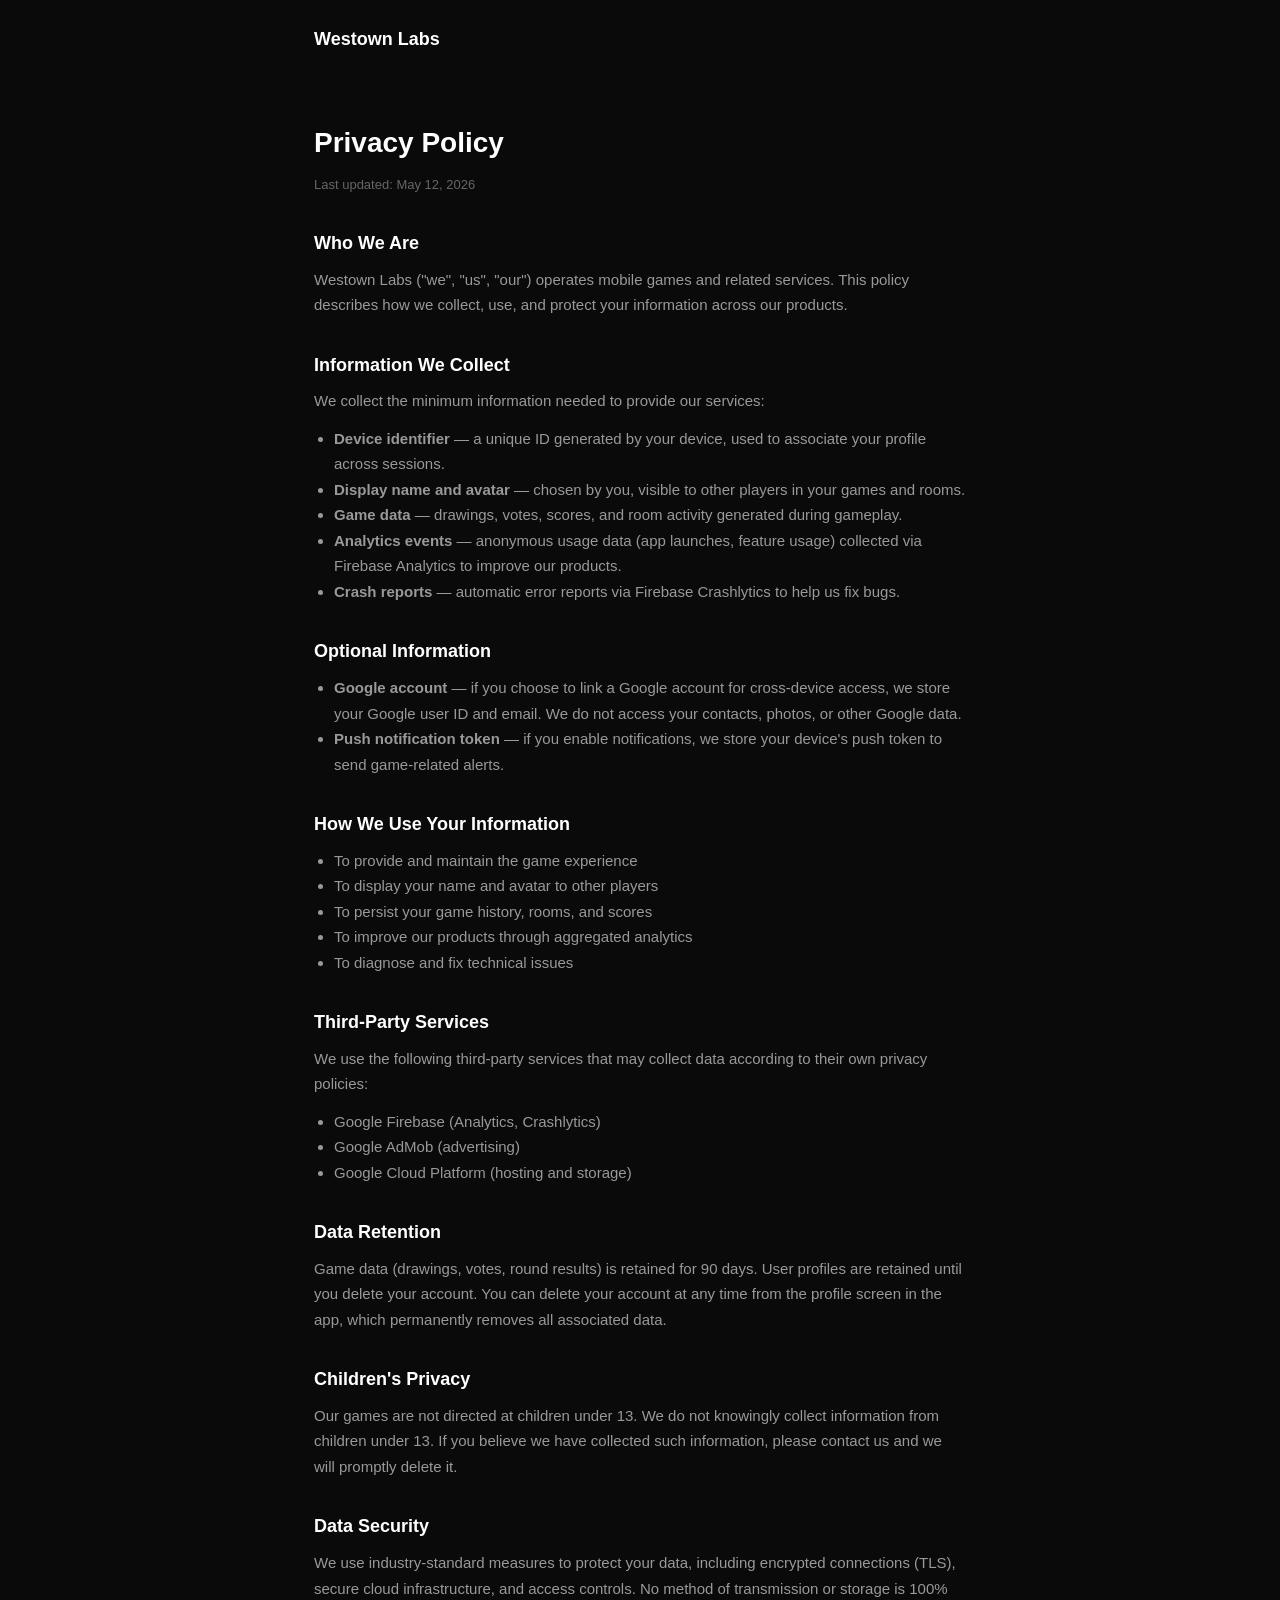
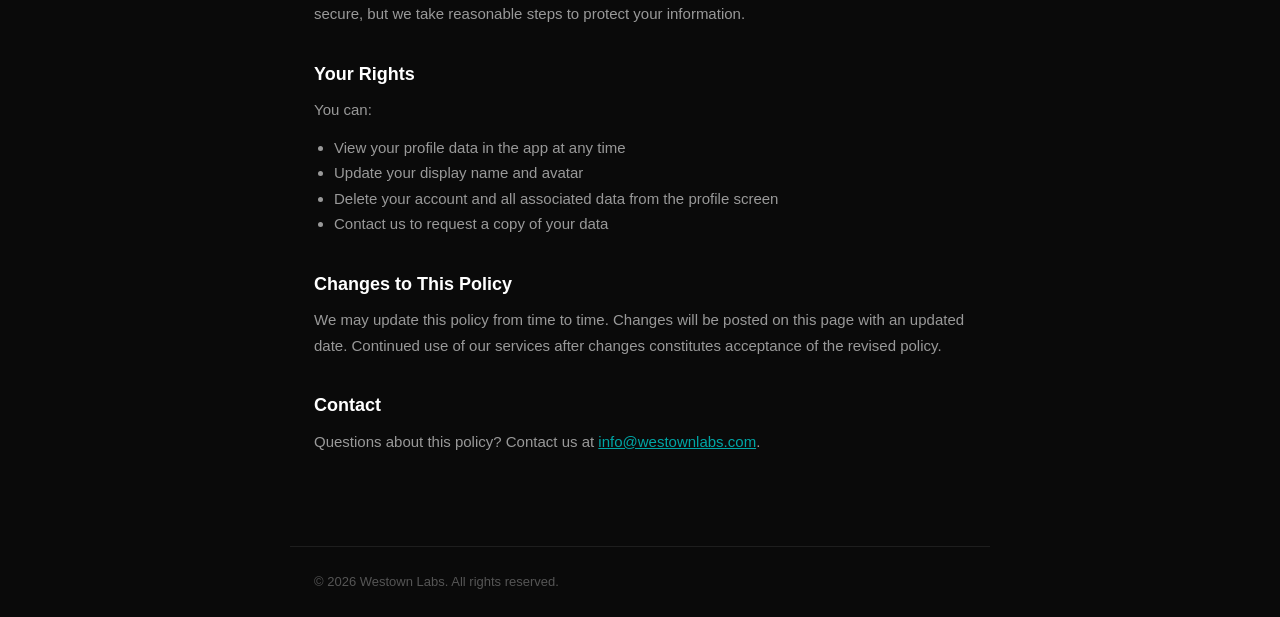
==== privacy.html @ 4503dcac "Update site for Apple review: privacy, terms, location fix, contact email, remove broken links" ====
<!DOCTYPE html>
<html lang="en">
<head>
  <meta charset="UTF-8">
  <meta name="viewport" content="width=device-width, initial-scale=1.0">
  <title>Privacy Policy — Westown Labs</title>
  <style>
    * { margin: 0; padding: 0; box-sizing: border-box; }
    body { background: #0a0a0a; color: #e0e0e0; font-family: -apple-system, BlinkMacSystemFont, 'Segoe UI', Roboto, sans-serif; line-height: 1.7; }
    a { color: #00A6A6; }
    nav { max-width: 700px; margin: 0 auto; padding: 24px; display: flex; justify-content: space-between; align-items: center; }
    nav .logo { font-size: 18px; font-weight: 700; color: #fff; text-decoration: none; }
    .content { max-width: 700px; margin: 0 auto; padding: 40px 24px 80px; }
    h1 { font-size: 28px; font-weight: 700; color: #fff; margin-bottom: 8px; }
    .updated { font-size: 13px; color: #666; margin-bottom: 32px; }
    h2 { font-size: 18px; font-weight: 700; color: #fff; margin-top: 32px; margin-bottom: 8px; }
    p { font-size: 15px; color: #999; margin-bottom: 12px; }
    ul { margin: 0 0 12px 20px; font-size: 15px; color: #999; }
    footer { max-width: 700px; margin: 0 auto; padding: 24px; border-top: 1px solid #1e1e1e; font-size: 13px; color: #555; }
  </style>
</head>
<body>
<nav><a class="logo" href="/">Westown Labs</a></nav>
<div class="content">
  <h1>Privacy Policy</h1>
  <p class="updated">Last updated: May 12, 2026</p>

  <h2>Who We Are</h2>
  <p>Westown Labs ("we", "us", "our") operates mobile games and related services. This policy describes how we collect, use, and protect your information across our products.</p>

  <h2>Information We Collect</h2>
  <p>We collect the minimum information needed to provide our services:</p>
  <ul>
    <li><strong>Device identifier</strong> — a unique ID generated by your device, used to associate your profile across sessions.</li>
    <li><strong>Display name and avatar</strong> — chosen by you, visible to other players in your games and rooms.</li>
    <li><strong>Game data</strong> — drawings, votes, scores, and room activity generated during gameplay.</li>
    <li><strong>Analytics events</strong> — anonymous usage data (app launches, feature usage) collected via Firebase Analytics to improve our products.</li>
    <li><strong>Crash reports</strong> — automatic error reports via Firebase Crashlytics to help us fix bugs.</li>
  </ul>

  <h2>Optional Information</h2>
  <ul>
    <li><strong>Google account</strong> — if you choose to link a Google account for cross-device access, we store your Google user ID and email. We do not access your contacts, photos, or other Google data.</li>
    <li><strong>Push notification token</strong> — if you enable notifications, we store your device's push token to send game-related alerts.</li>
  </ul>

  <h2>How We Use Your Information</h2>
  <ul>
    <li>To provide and maintain the game experience</li>
    <li>To display your name and avatar to other players</li>
    <li>To persist your game history, rooms, and scores</li>
    <li>To improve our products through aggregated analytics</li>
    <li>To diagnose and fix technical issues</li>
  </ul>

  <h2>Third-Party Services</h2>
  <p>We use the following third-party services that may collect data according to their own privacy policies:</p>
  <ul>
    <li>Google Firebase (Analytics, Crashlytics)</li>
    <li>Google AdMob (advertising)</li>
    <li>Google Cloud Platform (hosting and storage)</li>
  </ul>

  <h2>Data Retention</h2>
  <p>Game data (drawings, votes, round results) is retained for 90 days. User profiles are retained until you delete your account. You can delete your account at any time from the profile screen in the app, which permanently removes all associated data.</p>

  <h2>Children's Privacy</h2>
  <p>Our games are not directed at children under 13. We do not knowingly collect information from children under 13. If you believe we have collected such information, please contact us and we will promptly delete it.</p>

  <h2>Data Security</h2>
  <p>We use industry-standard measures to protect your data, including encrypted connections (TLS), secure cloud infrastructure, and access controls. No method of transmission or storage is 100% secure, but we take reasonable steps to protect your information.</p>

  <h2>Your Rights</h2>
  <p>You can:</p>
  <ul>
    <li>View your profile data in the app at any time</li>
    <li>Update your display name and avatar</li>
    <li>Delete your account and all associated data from the profile screen</li>
    <li>Contact us to request a copy of your data</li>
  </ul>

  <h2>Changes to This Policy</h2>
  <p>We may update this policy from time to time. Changes will be posted on this page with an updated date. Continued use of our services after changes constitutes acceptance of the revised policy.</p>

  <h2>Contact</h2>
  <p>Questions about this policy? Contact us at <a href="mailto:info@westownlabs.com">info@westownlabs.com</a>.</p>
</div>
<footer>&copy; 2026 Westown Labs. All rights reserved.</footer>
</body>
</html>
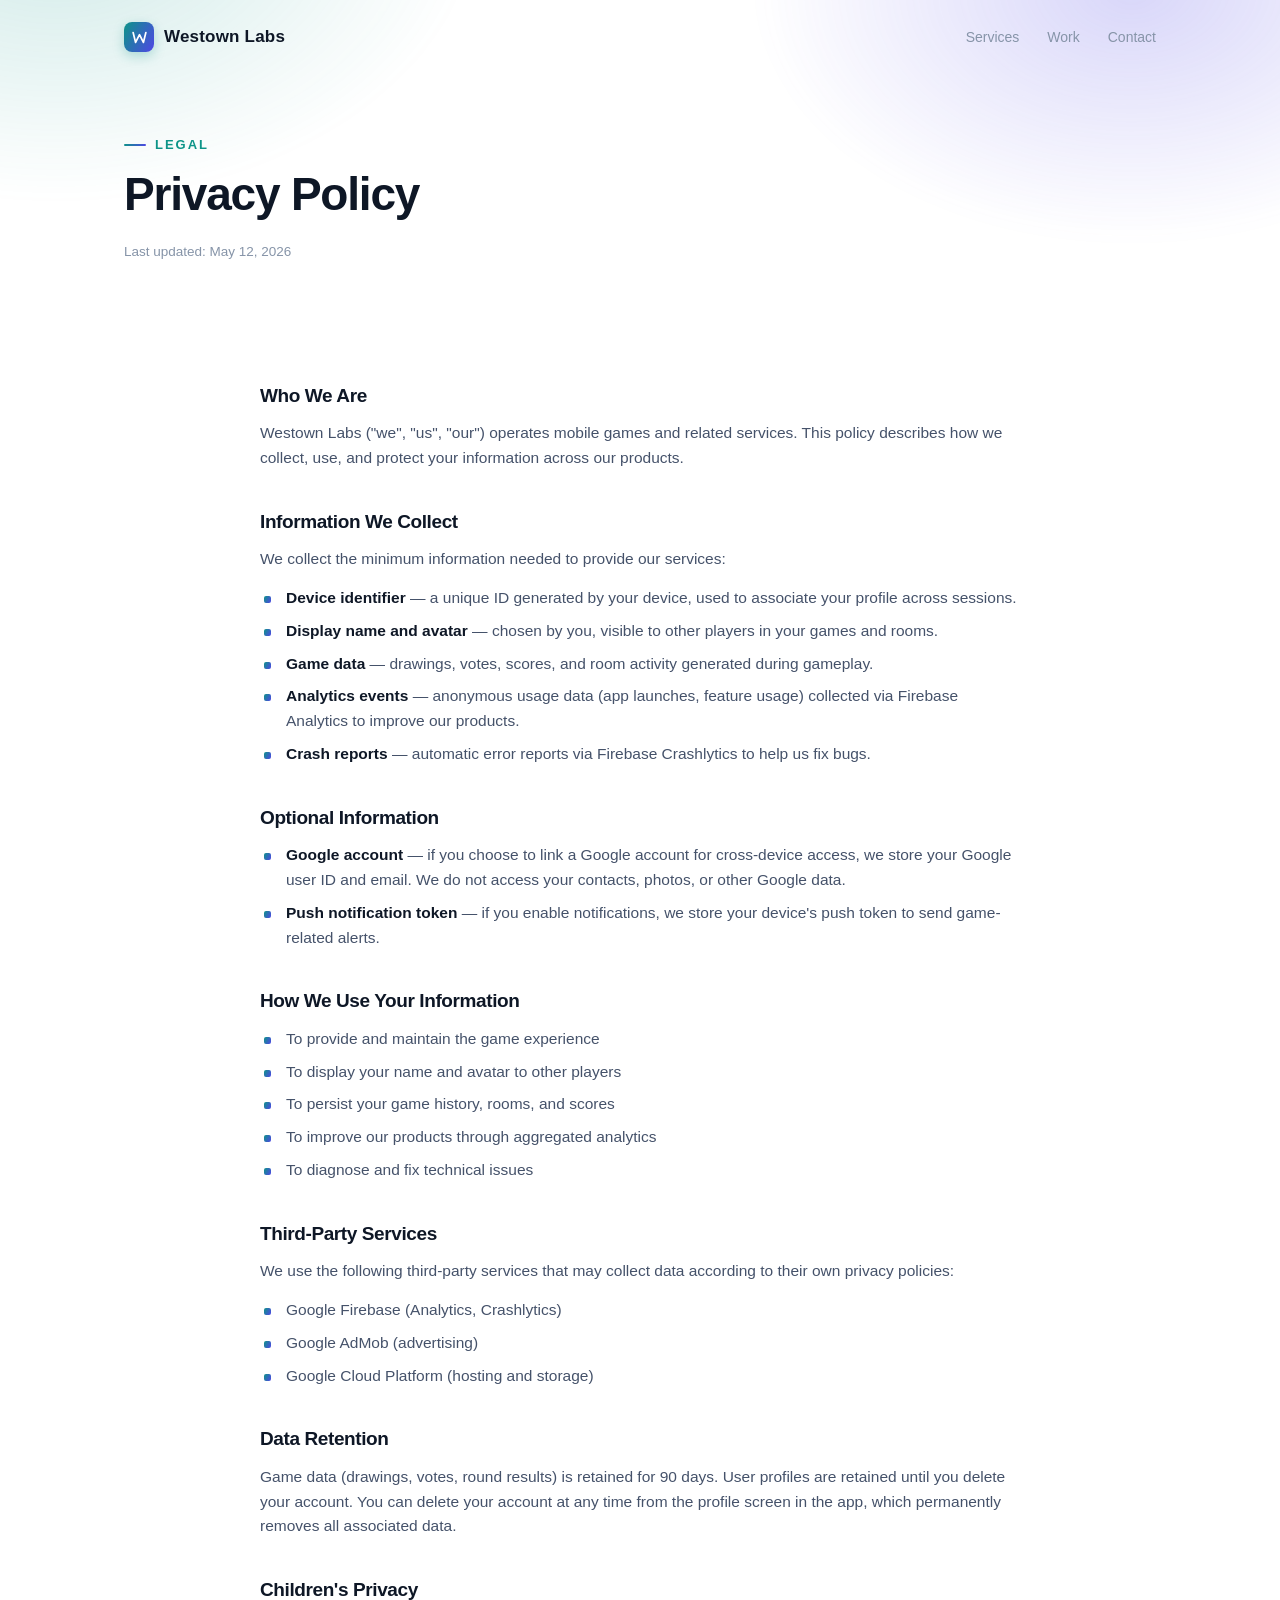
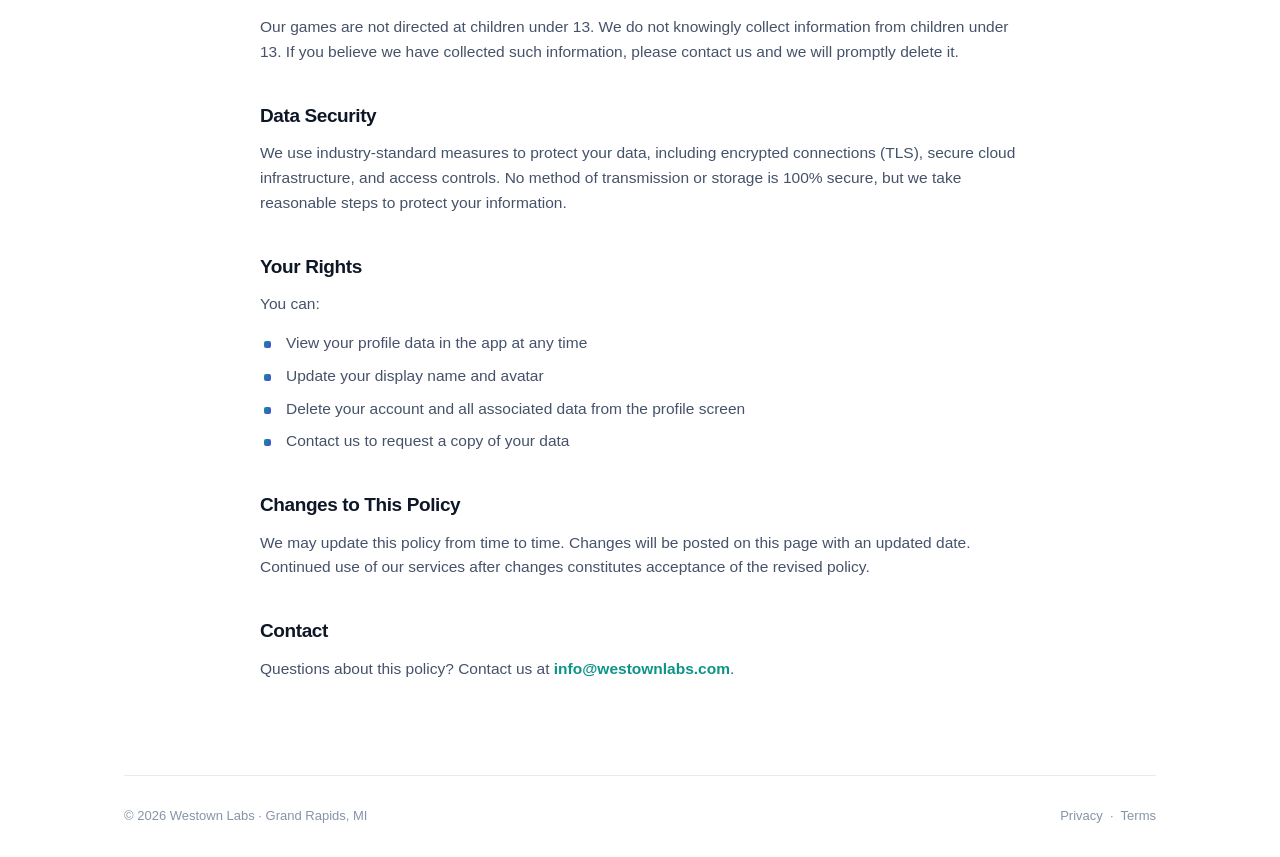
==== commit 0d4195d6: "Copy + content edits; restyle legal pages; drop employment letter - Track record: reword lead to "te" ====
--- a/privacy.html
+++ b/privacy.html
@@ -4,87 +4,108 @@
   <meta charset="UTF-8">
   <meta name="viewport" content="width=device-width, initial-scale=1.0">
   <title>Privacy Policy — Westown Labs</title>
-  <style>
-    * { margin: 0; padding: 0; box-sizing: border-box; }
-    body { background: #0a0a0a; color: #e0e0e0; font-family: -apple-system, BlinkMacSystemFont, 'Segoe UI', Roboto, sans-serif; line-height: 1.7; }
-    a { color: #00A6A6; }
-    nav { max-width: 700px; margin: 0 auto; padding: 24px; display: flex; justify-content: space-between; align-items: center; }
-    nav .logo { font-size: 18px; font-weight: 700; color: #fff; text-decoration: none; }
-    .content { max-width: 700px; margin: 0 auto; padding: 40px 24px 80px; }
-    h1 { font-size: 28px; font-weight: 700; color: #fff; margin-bottom: 8px; }
-    .updated { font-size: 13px; color: #666; margin-bottom: 32px; }
-    h2 { font-size: 18px; font-weight: 700; color: #fff; margin-top: 32px; margin-bottom: 8px; }
-    p { font-size: 15px; color: #999; margin-bottom: 12px; }
-    ul { margin: 0 0 12px 20px; font-size: 15px; color: #999; }
-    footer { max-width: 700px; margin: 0 auto; padding: 24px; border-top: 1px solid #1e1e1e; font-size: 13px; color: #555; }
-  </style>
+  <meta name="description" content="Westown Labs privacy policy — how we collect, use, and protect your information across our products.">
+  <link rel="canonical" href="https://westownlabs.com/privacy">
+  <link rel="stylesheet" href="styles.css">
 </head>
 <body>
-<nav><a class="logo" href="/">Westown Labs</a></nav>
-<div class="content">
-  <h1>Privacy Policy</h1>
-  <p class="updated">Last updated: May 12, 2026</p>
 
-  <h2>Who We Are</h2>
-  <p>Westown Labs ("we", "us", "our") operates mobile games and related services. This policy describes how we collect, use, and protect your information across our products.</p>
+<header class="hero">
+  <div class="aurora" aria-hidden="true"></div>
+  <div class="wrap">
+    <nav class="site">
+      <a class="logo" href="index.html">
+        <span class="mark" aria-hidden="true">
+          <svg viewBox="0 0 24 24" fill="none" stroke="#fff" stroke-width="2.4" stroke-linecap="round" stroke-linejoin="round"><path d="M3 5l3.5 14L12 8l5.5 11L21 5"/></svg>
+        </span>
+        Westown Labs
+      </a>
+      <div class="links">
+        <a href="index.html#services">Services</a>
+        <a href="work.html">Work</a>
+        <a href="index.html#contact">Contact</a>
+      </div>
+    </nav>
+    <div class="legal-head">
+      <div class="eyebrow">Legal</div>
+      <h1>Privacy Policy</h1>
+      <p class="updated">Last updated: May 12, 2026</p>
+    </div>
+  </div>
+</header>
 
-  <h2>Information We Collect</h2>
-  <p>We collect the minimum information needed to provide our services:</p>
-  <ul>
-    <li><strong>Device identifier</strong> — a unique ID generated by your device, used to associate your profile across sessions.</li>
-    <li><strong>Display name and avatar</strong> — chosen by you, visible to other players in your games and rooms.</li>
-    <li><strong>Game data</strong> — drawings, votes, scores, and room activity generated during gameplay.</li>
-    <li><strong>Analytics events</strong> — anonymous usage data (app launches, feature usage) collected via Firebase Analytics to improve our products.</li>
-    <li><strong>Crash reports</strong> — automatic error reports via Firebase Crashlytics to help us fix bugs.</li>
-  </ul>
+<section class="band">
+  <div class="wrap">
+    <article class="legal">
+      <h2>Who We Are</h2>
+      <p>Westown Labs ("we", "us", "our") operates mobile games and related services. This policy describes how we collect, use, and protect your information across our products.</p>
 
-  <h2>Optional Information</h2>
-  <ul>
-    <li><strong>Google account</strong> — if you choose to link a Google account for cross-device access, we store your Google user ID and email. We do not access your contacts, photos, or other Google data.</li>
-    <li><strong>Push notification token</strong> — if you enable notifications, we store your device's push token to send game-related alerts.</li>
-  </ul>
+      <h2>Information We Collect</h2>
+      <p>We collect the minimum information needed to provide our services:</p>
+      <ul>
+        <li><strong>Device identifier</strong> — a unique ID generated by your device, used to associate your profile across sessions.</li>
+        <li><strong>Display name and avatar</strong> — chosen by you, visible to other players in your games and rooms.</li>
+        <li><strong>Game data</strong> — drawings, votes, scores, and room activity generated during gameplay.</li>
+        <li><strong>Analytics events</strong> — anonymous usage data (app launches, feature usage) collected via Firebase Analytics to improve our products.</li>
+        <li><strong>Crash reports</strong> — automatic error reports via Firebase Crashlytics to help us fix bugs.</li>
+      </ul>
 
-  <h2>How We Use Your Information</h2>
-  <ul>
-    <li>To provide and maintain the game experience</li>
-    <li>To display your name and avatar to other players</li>
-    <li>To persist your game history, rooms, and scores</li>
-    <li>To improve our products through aggregated analytics</li>
-    <li>To diagnose and fix technical issues</li>
-  </ul>
+      <h2>Optional Information</h2>
+      <ul>
+        <li><strong>Google account</strong> — if you choose to link a Google account for cross-device access, we store your Google user ID and email. We do not access your contacts, photos, or other Google data.</li>
+        <li><strong>Push notification token</strong> — if you enable notifications, we store your device's push token to send game-related alerts.</li>
+      </ul>
 
-  <h2>Third-Party Services</h2>
-  <p>We use the following third-party services that may collect data according to their own privacy policies:</p>
-  <ul>
-    <li>Google Firebase (Analytics, Crashlytics)</li>
-    <li>Google AdMob (advertising)</li>
-    <li>Google Cloud Platform (hosting and storage)</li>
-  </ul>
+      <h2>How We Use Your Information</h2>
+      <ul>
+        <li>To provide and maintain the game experience</li>
+        <li>To display your name and avatar to other players</li>
+        <li>To persist your game history, rooms, and scores</li>
+        <li>To improve our products through aggregated analytics</li>
+        <li>To diagnose and fix technical issues</li>
+      </ul>
 
-  <h2>Data Retention</h2>
-  <p>Game data (drawings, votes, round results) is retained for 90 days. User profiles are retained until you delete your account. You can delete your account at any time from the profile screen in the app, which permanently removes all associated data.</p>
+      <h2>Third-Party Services</h2>
+      <p>We use the following third-party services that may collect data according to their own privacy policies:</p>
+      <ul>
+        <li>Google Firebase (Analytics, Crashlytics)</li>
+        <li>Google AdMob (advertising)</li>
+        <li>Google Cloud Platform (hosting and storage)</li>
+      </ul>
 
-  <h2>Children's Privacy</h2>
-  <p>Our games are not directed at children under 13. We do not knowingly collect information from children under 13. If you believe we have collected such information, please contact us and we will promptly delete it.</p>
+      <h2>Data Retention</h2>
+      <p>Game data (drawings, votes, round results) is retained for 90 days. User profiles are retained until you delete your account. You can delete your account at any time from the profile screen in the app, which permanently removes all associated data.</p>
 
-  <h2>Data Security</h2>
-  <p>We use industry-standard measures to protect your data, including encrypted connections (TLS), secure cloud infrastructure, and access controls. No method of transmission or storage is 100% secure, but we take reasonable steps to protect your information.</p>
+      <h2>Children's Privacy</h2>
+      <p>Our games are not directed at children under 13. We do not knowingly collect information from children under 13. If you believe we have collected such information, please contact us and we will promptly delete it.</p>
 
-  <h2>Your Rights</h2>
-  <p>You can:</p>
-  <ul>
-    <li>View your profile data in the app at any time</li>
-    <li>Update your display name and avatar</li>
-    <li>Delete your account and all associated data from the profile screen</li>
-    <li>Contact us to request a copy of your data</li>
-  </ul>
+      <h2>Data Security</h2>
+      <p>We use industry-standard measures to protect your data, including encrypted connections (TLS), secure cloud infrastructure, and access controls. No method of transmission or storage is 100% secure, but we take reasonable steps to protect your information.</p>
 
-  <h2>Changes to This Policy</h2>
-  <p>We may update this policy from time to time. Changes will be posted on this page with an updated date. Continued use of our services after changes constitutes acceptance of the revised policy.</p>
+      <h2>Your Rights</h2>
+      <p>You can:</p>
+      <ul>
+        <li>View your profile data in the app at any time</li>
+        <li>Update your display name and avatar</li>
+        <li>Delete your account and all associated data from the profile screen</li>
+        <li>Contact us to request a copy of your data</li>
+      </ul>
 
-  <h2>Contact</h2>
-  <p>Questions about this policy? Contact us at <a href="mailto:info@westownlabs.com">info@westownlabs.com</a>.</p>
+      <h2>Changes to This Policy</h2>
+      <p>We may update this policy from time to time. Changes will be posted on this page with an updated date. Continued use of our services after changes constitutes acceptance of the revised policy.</p>
+
+      <h2>Contact</h2>
+      <p>Questions about this policy? Contact us at <a href="mailto:info@westownlabs.com">info@westownlabs.com</a>.</p>
+    </article>
+  </div>
+</section>
+
+<div class="wrap">
+  <footer class="site">
+    <span>&copy; 2026 Westown Labs · Grand Rapids, MI</span>
+    <span><a href="/privacy">Privacy</a> &nbsp;·&nbsp; <a href="/terms">Terms</a></span>
+  </footer>
 </div>
-<footer>&copy; 2026 Westown Labs. All rights reserved.</footer>
+
 </body>
 </html>
--- a/styles.css
+++ b/styles.css
@@ -0,0 +1,296 @@
+/* Westown Labs — studio site. Light theme, design tokens via CSS variables on :root.
+   Inline SVG illustrations read these same vars, so the palette stays consistent everywhere. */
+
+:root {
+  --bg: #ffffff;
+  --bg-2: #ffffff;        /* cards */
+  --bg-3: #f6f9fb;        /* alt bands */
+  --text: #45526a;
+  --text-dim: #8694a8;
+  --heading: #0e1726;
+  --accent: #0d9488;      /* teal */
+  --accent-2: #4f46e5;    /* indigo — the gradient partner */
+  --on-accent: #ffffff;
+  --border: #e6ecf2;
+  --border-2: #eef2f7;
+  --card-shadow: 0 1px 2px rgba(15, 23, 42, .05), 0 14px 34px rgba(15, 23, 42, .06);
+  --card-shadow-sm: 0 1px 2px rgba(15, 23, 42, .05), 0 6px 18px rgba(15, 23, 42, .05);
+  --grad: linear-gradient(118deg, var(--accent), var(--accent-2));
+  --radius: 14px;
+  --maxw: 1080px;
+  --font: -apple-system, BlinkMacSystemFont, 'Segoe UI', Roboto, Helvetica, Arial, sans-serif;
+
+  --hero-size: clamp(40px, 6vw, 62px);
+  --hero-weight: 760;
+  --hero-spacing: -1.4px;
+  --hero-line: 1.04;
+}
+
+/* ---------- base ---------- */
+* { margin: 0; padding: 0; box-sizing: border-box; }
+html { scroll-behavior: smooth; }
+body {
+  background: var(--bg);
+  color: var(--text);
+  font-family: var(--font);
+  line-height: 1.6;
+  -webkit-font-smoothing: antialiased;
+  text-rendering: optimizeLegibility;
+}
+a { color: var(--accent); text-decoration: none; }
+a:hover { text-decoration: underline; }
+.wrap { max-width: var(--maxw); margin: 0 auto; padding: 0 24px; }
+
+h1, h2, h3 { color: var(--heading); letter-spacing: -.4px; }
+.eyebrow {
+  display: inline-flex; align-items: center; gap: 9px;
+  font-size: 13px; font-weight: 700; letter-spacing: 2px; text-transform: uppercase;
+  color: var(--accent); margin-bottom: 16px;
+}
+.eyebrow::before {
+  content: ""; width: 22px; height: 2px; border-radius: 2px;
+  background: var(--grad);
+}
+.accent { color: var(--accent); }
+.grad {
+  background: var(--grad);
+  -webkit-background-clip: text; background-clip: text; color: transparent;
+}
+
+/* ---------- logo mark ---------- */
+.logo { display: inline-flex; align-items: center; gap: 10px; }
+.logo .mark {
+  width: 30px; height: 30px; border-radius: 8px; flex: none;
+  display: grid; place-items: center;
+  background: var(--grad); box-shadow: 0 4px 12px rgba(13, 148, 136, .28);
+}
+.logo .mark svg { width: 17px; height: 17px; display: block; }
+
+/* ---------- nav ---------- */
+nav.site {
+  display: flex; justify-content: space-between; align-items: center;
+  padding: 22px 0;
+}
+nav.site .logo { font-size: 17px; font-weight: 800; color: var(--heading); letter-spacing: .2px; }
+nav.site a.logo:hover { text-decoration: none; }
+nav.site .links { display: flex; gap: 28px; font-size: 14px; }
+nav.site .links a { color: var(--text-dim); font-weight: 500; }
+nav.site .links a:hover { color: var(--heading); text-decoration: none; }
+
+/* ---------- buttons ---------- */
+.btn {
+  display: inline-flex; align-items: center; gap: 8px;
+  padding: 13px 26px; border-radius: 10px; font-size: 15px; font-weight: 600;
+  background: var(--grad); color: var(--on-accent); border: 1px solid transparent;
+  box-shadow: 0 6px 18px rgba(79, 70, 229, .22);
+  transition: transform .15s ease, box-shadow .15s ease, filter .15s ease;
+}
+.btn:hover { text-decoration: none; transform: translateY(-2px); box-shadow: 0 10px 26px rgba(79, 70, 229, .3); filter: saturate(1.05); }
+.btn.ghost {
+  background: #fff; color: var(--heading); border-color: var(--border);
+  box-shadow: var(--card-shadow-sm);
+}
+.btn.ghost:hover { border-color: color-mix(in srgb, var(--accent) 55%, var(--border)); color: var(--accent); }
+
+/* ---------- hero ---------- */
+.hero { position: relative; overflow: hidden; }
+.hero .aurora {
+  position: absolute; inset: -20% -10% auto -10%; height: 620px; z-index: 0; pointer-events: none;
+  background:
+    radial-gradient(540px 360px at 82% 8%, color-mix(in srgb, var(--accent-2) 22%, transparent), transparent 70%),
+    radial-gradient(620px 420px at 12% -4%, color-mix(in srgb, var(--accent) 20%, transparent), transparent 68%);
+  filter: blur(8px);
+}
+.hero .wrap { position: relative; z-index: 1; }
+.hero-inner {
+  display: grid; grid-template-columns: 1.05fr .95fr; gap: 52px; align-items: center;
+  padding: 70px 0 78px;
+}
+.badge {
+  display: inline-flex; align-items: center; gap: 8px;
+  font-size: 12.5px; font-weight: 600; letter-spacing: .3px;
+  color: var(--accent); background: color-mix(in srgb, var(--accent) 9%, #fff);
+  border: 1px solid color-mix(in srgb, var(--accent) 22%, var(--border));
+  padding: 6px 13px; border-radius: 999px; margin-bottom: 22px;
+}
+.badge::before { content: ""; width: 7px; height: 7px; border-radius: 999px; background: var(--accent); box-shadow: 0 0 0 3px color-mix(in srgb, var(--accent) 22%, transparent); }
+.hero h1 {
+  font-size: var(--hero-size); font-weight: var(--hero-weight);
+  letter-spacing: var(--hero-spacing); line-height: var(--hero-line);
+  max-width: 16ch; margin-bottom: 22px;
+}
+.hero p { font-size: clamp(17px, 2vw, 20px); color: var(--text-dim); max-width: 54ch; margin-bottom: 32px; }
+.hero .cta-row { display: flex; gap: 14px; flex-wrap: wrap; }
+.hero-trust { margin-top: 30px; font-size: 13.5px; color: var(--text-dim); letter-spacing: .3px; }
+.hero-trust b { color: var(--heading); font-weight: 700; }
+
+/* hero illustration */
+.hero-visual { position: relative; }
+.hero-visual svg { width: 100%; height: auto; display: block; filter: drop-shadow(0 30px 50px rgba(15, 23, 42, .12)); }
+
+/* ---------- generic section ---------- */
+.band { padding: 80px 0; position: relative; }
+.band.alt {
+  background: var(--bg-3); border-top: 1px solid var(--border); border-bottom: 1px solid var(--border);
+  background-image:
+    radial-gradient(color-mix(in srgb, var(--accent) 14%, transparent) 1px, transparent 1px);
+  background-size: 22px 22px;
+}
+.band.alt > .wrap { position: relative; }
+.band h2 { font-size: clamp(27px, 3.3vw, 36px); font-weight: 760; margin-bottom: 14px; }
+.band .lead { font-size: 17px; color: var(--text-dim); max-width: 62ch; margin-bottom: 42px; }
+
+/* ---------- services grid ---------- */
+.grid { display: grid; grid-template-columns: repeat(3, 1fr); gap: 18px; }
+.card {
+  background: var(--bg-2); border: 1px solid var(--border); border-radius: var(--radius);
+  padding: 28px; box-shadow: var(--card-shadow-sm);
+}
+.card .ico {
+  width: 44px; height: 44px; border-radius: 12px; margin-bottom: 18px;
+  display: grid; place-items: center;
+  background: var(--grad); color: #fff;
+  box-shadow: 0 8px 18px rgba(13, 148, 136, .25);
+}
+.card .ico svg { width: 22px; height: 22px; }
+.card h3 { font-size: 18px; font-weight: 700; margin-bottom: 8px; }
+.card p { font-size: 14.5px; color: var(--text-dim); }
+.card.feature {
+  border-color: color-mix(in srgb, var(--accent) 32%, var(--border));
+  box-shadow: var(--card-shadow);
+  background:
+    linear-gradient(180deg, color-mix(in srgb, var(--accent) 4%, #fff), #fff);
+}
+.card.feature .tag {
+  display: inline-block; font-size: 11px; font-weight: 700; letter-spacing: 1px; text-transform: uppercase;
+  color: var(--accent); margin-bottom: 10px;
+}
+
+/* ---------- stack / capabilities ---------- */
+.chips { display: flex; flex-wrap: wrap; gap: 10px; margin-top: 8px; }
+.chip {
+  font-size: 13.5px; color: var(--text); padding: 9px 15px; border-radius: 999px;
+  background: #fff; border: 1px solid var(--border); box-shadow: var(--card-shadow-sm);
+}
+.chip b { color: var(--accent); font-weight: 700; }
+
+/* ---------- track record / stats ---------- */
+.stats { display: grid; grid-template-columns: repeat(3, 1fr); gap: 18px; margin-bottom: 28px; }
+.stat {
+  background: var(--bg-2); border: 1px solid var(--border); border-radius: var(--radius);
+  padding: 24px; box-shadow: var(--card-shadow-sm); position: relative; overflow: hidden;
+}
+.stat::before {
+  content: ""; position: absolute; top: 0; left: 0; width: 100%; height: 3px; background: var(--grad);
+}
+.stat .num {
+  font-size: clamp(28px, 3.4vw, 38px); font-weight: 800;
+  background: var(--grad); -webkit-background-clip: text; background-clip: text; color: transparent;
+  letter-spacing: -1.2px; line-height: 1; margin-bottom: 10px;
+}
+.stat .lbl { font-size: 13px; color: var(--text-dim); line-height: 1.45; }
+.prev { font-size: 14.5px; color: var(--text-dim); letter-spacing: .3px; }
+.prev b { color: var(--heading); font-weight: 700; }
+
+/* ---------- process ---------- */
+.steps { display: grid; grid-template-columns: repeat(5, 1fr); gap: 16px; counter-reset: step; }
+.step { position: relative; padding-top: 16px; border-top: 2px solid transparent; border-image: var(--grad) 1; }
+.step::before {
+  counter-increment: step; content: "0" counter(step);
+  font-size: 13px; font-weight: 800; color: var(--accent); letter-spacing: 1px;
+}
+.step h3 { font-size: 16px; font-weight: 700; margin: 6px 0 6px; }
+.step p { font-size: 13.5px; color: var(--text-dim); }
+
+/* ---------- two-up / who we work with ---------- */
+.split { display: grid; grid-template-columns: 1fr 1fr; gap: 24px; }
+.split .card { padding: 30px; }
+.split .card p { margin-top: 8px; }
+
+/* ---------- work / portfolio cards ---------- */
+.work { display: grid; gap: 24px; }
+.work-card {
+  display: grid; grid-template-columns: .9fr 1.1fr; gap: 0; align-items: stretch;
+  background: var(--bg-2); border: 1px solid var(--border); border-radius: var(--radius);
+  overflow: hidden; box-shadow: var(--card-shadow);
+}
+.work-media {
+  position: relative; min-height: 260px; padding: 26px;
+  display: flex; align-items: flex-end;
+  background:
+    radial-gradient(120% 120% at 0% 0%, color-mix(in srgb, var(--accent) 90%, #fff), var(--accent-2));
+}
+.work-media svg { position: absolute; inset: 0; width: 100%; height: 100%; }
+.work-media .status {
+  position: relative; z-index: 1;
+  display: inline-block; font-size: 11px; font-weight: 700; letter-spacing: 1.2px; text-transform: uppercase;
+  color: #fff; background: rgba(255, 255, 255, .16); border: 1px solid rgba(255, 255, 255, .35);
+  border-radius: 999px; padding: 5px 13px; backdrop-filter: blur(4px);
+}
+.work-card .info { padding: 32px; }
+.work-card h3 { font-size: 24px; font-weight: 760; margin-bottom: 6px; }
+.work-card .kind { font-size: 14px; color: var(--accent); font-weight: 600; margin-bottom: 14px; }
+.work-card .info > p { font-size: 15px; color: var(--text-dim); margin-bottom: 18px; }
+.work-card .meta { list-style: none; font-size: 13.5px; margin-bottom: 20px; }
+.work-card .meta li { padding: 9px 0; border-bottom: 1px solid var(--border-2); color: var(--text); }
+.work-card .meta li:last-child { border: 0; }
+.work-card .meta span { color: var(--text-dim); display: inline-block; min-width: 84px; }
+
+/* ---------- contact ---------- */
+.contact { text-align: center; padding: 92px 0; position: relative; overflow: hidden; }
+.contact::before {
+  content: ""; position: absolute; inset: 0; z-index: 0; pointer-events: none;
+  background: radial-gradient(620px 300px at 50% 0%, color-mix(in srgb, var(--accent) 12%, transparent), transparent 70%);
+}
+.contact .wrap { position: relative; z-index: 1; }
+.contact h2 { font-size: clamp(28px, 4vw, 42px); font-weight: 800; margin-bottom: 14px; }
+.contact p { font-size: 17px; color: var(--text-dim); margin-bottom: 26px; }
+.contact .mail { font-size: 18px; font-weight: 600; }
+
+/* ---------- legal / prose pages ---------- */
+.legal-head { padding: 54px 0 6px; }
+.legal-head h1 { font-size: clamp(30px, 4.5vw, 46px); font-weight: 780; letter-spacing: -1.2px; }
+.legal-head .updated { margin-top: 12px; font-size: 13.5px; color: var(--text-dim); }
+.legal { max-width: 760px; margin: 0 auto; }
+.legal h2 { font-size: 19px; font-weight: 750; margin: 36px 0 10px; }
+.legal h2:first-of-type { margin-top: 0; }
+.legal p { font-size: 15.5px; color: var(--text); margin-bottom: 14px; }
+.legal ul { margin: 4px 0 16px 4px; font-size: 15.5px; color: var(--text); list-style: none; }
+.legal li { position: relative; padding-left: 22px; margin-bottom: 8px; }
+.legal li::before {
+  content: ""; position: absolute; left: 0; top: 10px; width: 7px; height: 7px;
+  border-radius: 2px; background: var(--grad);
+}
+.legal strong { color: var(--heading); font-weight: 700; }
+.legal a { color: var(--accent); font-weight: 600; }
+
+/* ---------- footer ---------- */
+footer.site {
+  border-top: 1px solid var(--border); padding: 30px 0;
+  display: flex; justify-content: space-between; align-items: center;
+  font-size: 13px; color: var(--text-dim);
+}
+footer.site a { color: var(--text-dim); }
+footer.site a:hover { color: var(--heading); }
+
+/* ---------- responsive ---------- */
+@media (max-width: 900px) {
+  .hero-inner { grid-template-columns: 1fr; gap: 36px; padding: 48px 0 60px; }
+  .hero-visual { max-width: 520px; }
+  .hero h1, .hero p { max-width: none; }
+}
+@media (max-width: 860px) {
+  .grid { grid-template-columns: 1fr 1fr; }
+  .steps { grid-template-columns: 1fr 1fr; }
+  .stats { grid-template-columns: 1fr 1fr; }
+  .split { grid-template-columns: 1fr; }
+  .work-card { grid-template-columns: 1fr; }
+  .work-media { min-height: 200px; order: -1; }
+}
+@media (max-width: 560px) {
+  nav.site .links { gap: 14px; font-size: 13px; }
+  .grid { grid-template-columns: 1fr; }
+  .steps { grid-template-columns: 1fr; }
+  .stats { grid-template-columns: 1fr; }
+  footer.site { flex-direction: column; gap: 10px; text-align: center; }
+}
